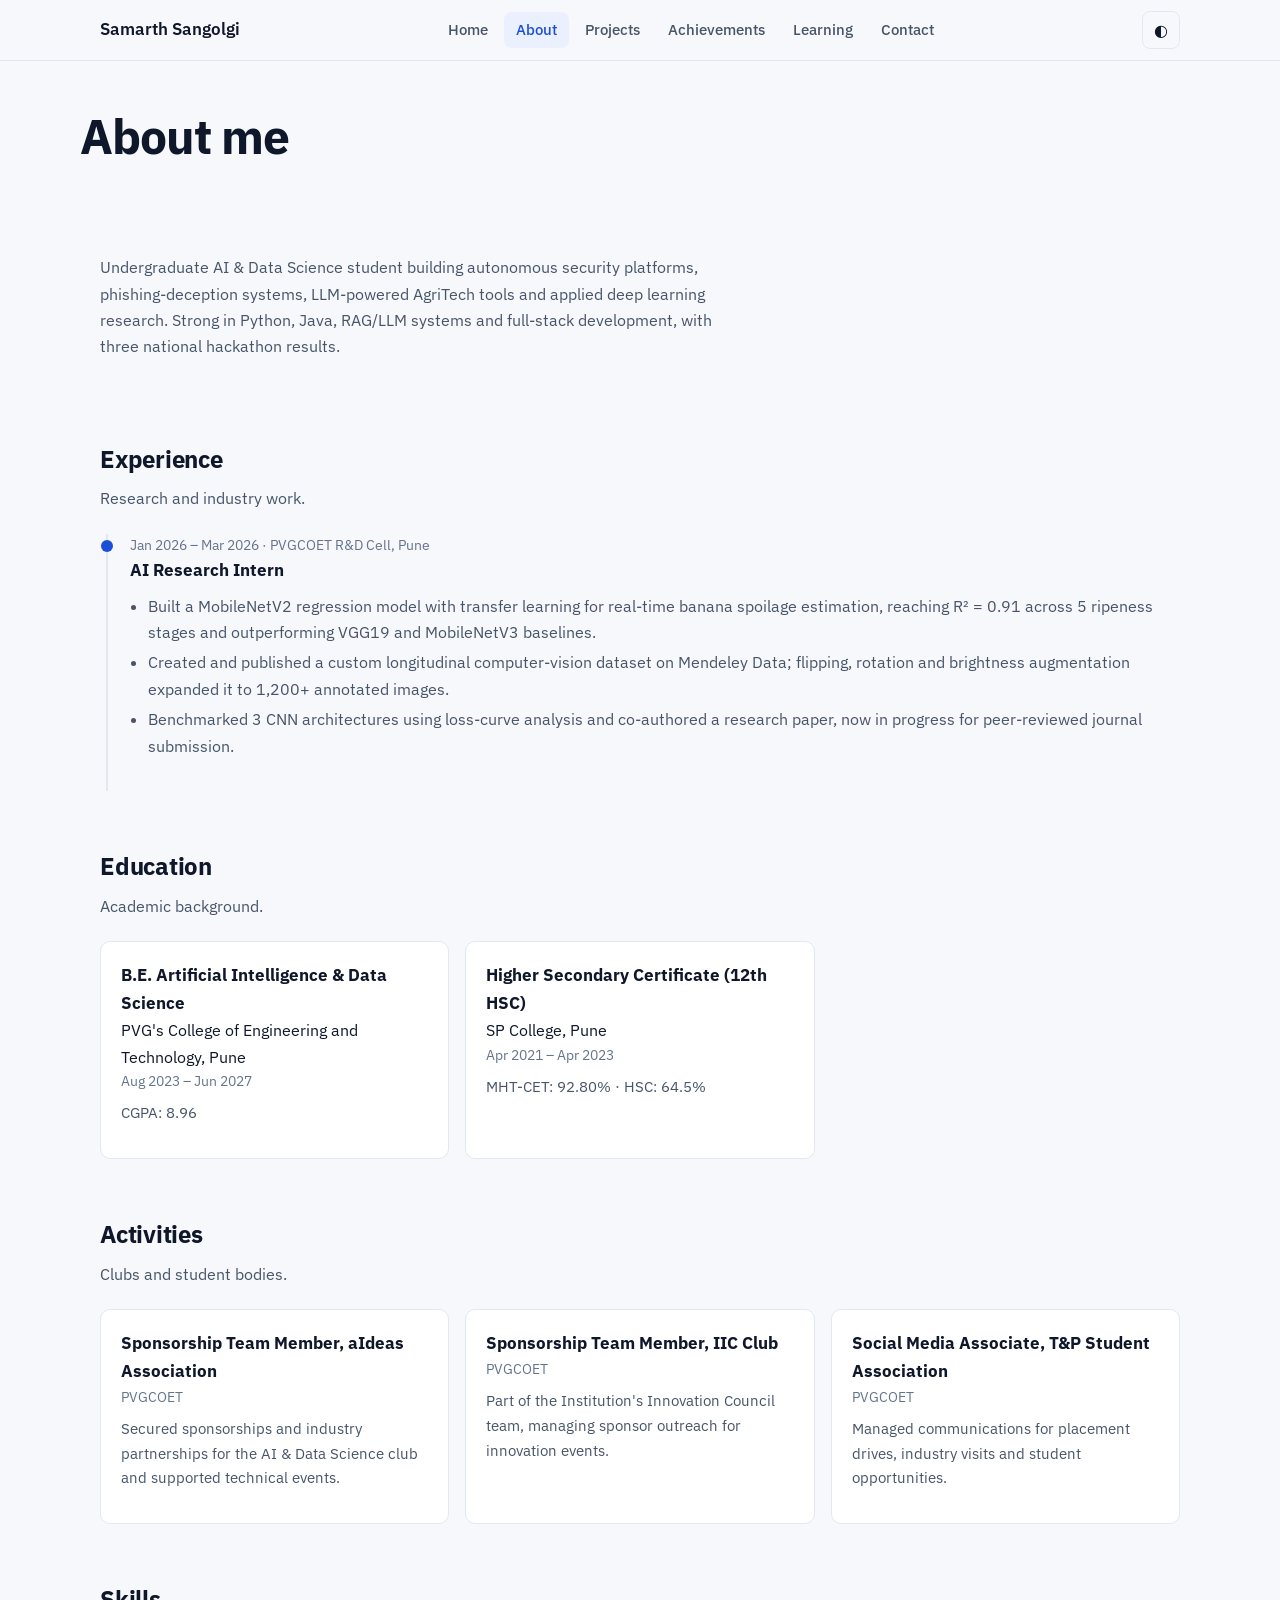
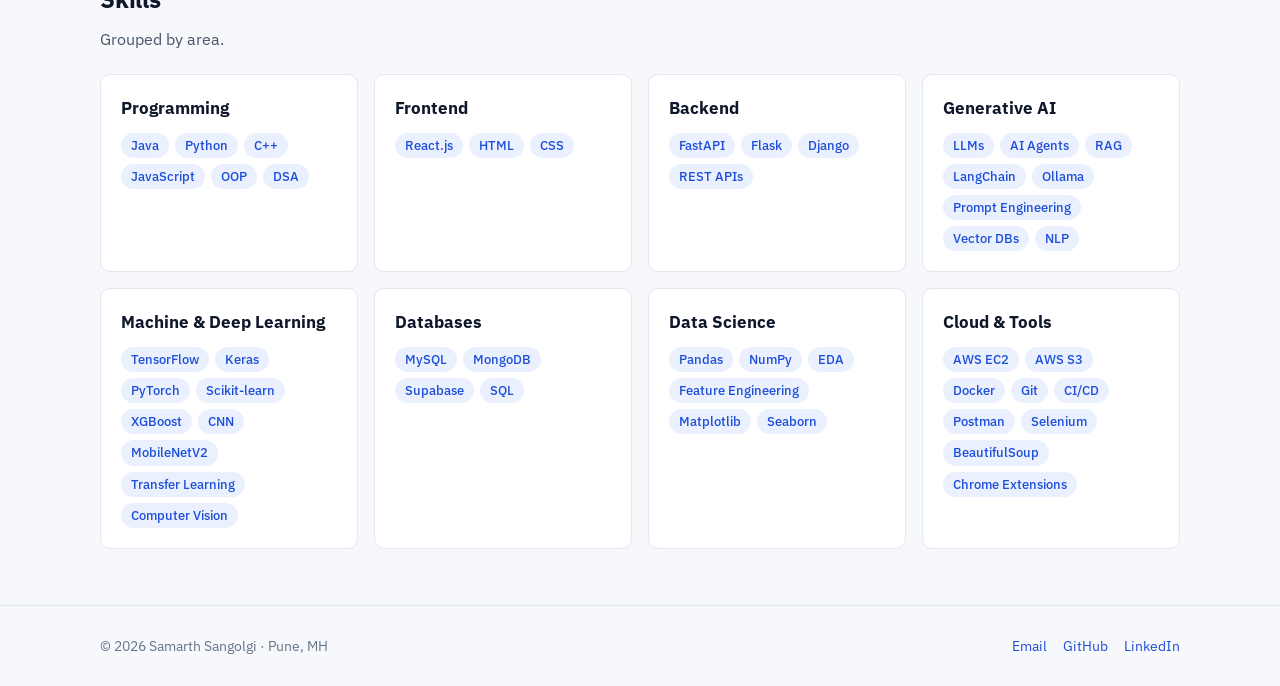
==== about.html @ c3a83ebf "new" ====
<!DOCTYPE html><html lang="en"><head><meta charset="UTF-8"><meta name="viewport" content="width=device-width,initial-scale=1"><title>About</title><meta name="description" content="Portfolio of Samarth Sangolgi, AI Full Stack Developer">
<link rel="preconnect" href="https://fonts.googleapis.com"><link rel="preconnect" href="https://fonts.gstatic.com" crossorigin><link href="https://fonts.googleapis.com/css2?family=IBM+Plex+Sans:wght@400;500;600&display=swap" rel="stylesheet"><link rel="stylesheet" href="css/style.css"></head><body><main><div class="wrap pagehead"><h1 data-title="About">About me</h1><p class="sub"></p></div><section class="blk"><div class="wrap"><p class="sub" data-meta="bio"></p></div></section><section class="blk"><div class="wrap"><div class="head"><div><h2>Experience</h2><p class="sub">Research and industry work.</p></div></div><div class="" data-render="experience" ></div></div></section><section class="blk"><div class="wrap"><div class="head"><div><h2>Education</h2><p class="sub">Academic background.</p></div></div><div class="grid g2" data-render="education" ></div></div></section><section class="blk"><div class="wrap"><div class="head"><div><h2>Activities</h2><p class="sub">Clubs and student bodies.</p></div></div><div class="grid g2" data-render="activities"></div></div></section><section class="blk"><div class="wrap"><div class="head"><div><h2>Skills</h2><p class="sub">Grouped by area.</p></div></div><div class="grid g3" data-render="skills" ></div></div></section></main><script src="js/app.js"></script></body></html>
---- css/style.css ----
:root{--bg:#f6f8fb;--surface:#fff;--ink:#0f172a;--ink2:#475569;--mute:#64748b;--line:#e2e8f0;--brand:#1d4ed8;--brand-ink:#fff;--soft:#eaf0fe;--ok:#0f766e;--r:10px;--f:'IBM Plex Sans',system-ui,-apple-system,'Segoe UI',sans-serif}
:root[data-theme=dark]{--bg:#0b1220;--surface:#111a2e;--ink:#e6ecf5;--ink2:#a9b6c9;--mute:#8696ad;--line:#1f2b45;--brand:#6c9bff;--brand-ink:#0b1220;--soft:#16233f;--ok:#4fd1c5}
*{box-sizing:border-box;margin:0;padding:0}html{scroll-behavior:smooth}
body{background:var(--bg);color:var(--ink);font:16px/1.65 var(--f);-webkit-text-size-adjust:100%}
a{color:var(--brand);text-decoration:none}a:hover{text-decoration:underline}
:focus-visible{outline:2px solid var(--brand);outline-offset:2px}
img{max-width:100%;display:block}
.wrap{max-width:1120px;margin:0 auto;padding:0 20px}
.skip{position:absolute;left:-999px}.skip:focus{left:10px;top:10px;background:var(--surface);padding:8px;z-index:99}
/* header */
header.top{position:sticky;top:0;z-index:50;background:color-mix(in srgb,var(--bg) 92%,transparent);backdrop-filter:blur(10px);border-bottom:1px solid var(--line)}
.bar{display:flex;align-items:center;justify-content:space-between;height:60px;gap:12px}
.logo{font-weight:600;color:var(--ink);font-size:1.05rem}.logo:hover{text-decoration:none}
nav ul{display:flex;gap:4px;list-style:none}
nav a{display:block;padding:6px 12px;border-radius:8px;color:var(--ink2);font-size:.92rem;font-weight:500}
nav a:hover{background:var(--soft);text-decoration:none;color:var(--ink)}
nav a[aria-current=page]{background:var(--soft);color:var(--brand)}
.tools{display:flex;gap:8px;align-items:center}
.icon-btn{background:none;border:1px solid var(--line);color:var(--ink);border-radius:8px;width:38px;height:38px;cursor:pointer;font-size:1rem}
.icon-btn:hover{background:var(--soft)}#menu{display:none}
@media(max-width:780px){#menu{display:block}
nav{position:absolute;left:0;right:0;top:60px;background:var(--surface);border-bottom:1px solid var(--line);display:none}
nav.open{display:block}nav ul{flex-direction:column;padding:10px 20px}nav a{padding:12px}}
/* layout */
main{min-height:70vh}section.blk{padding:56px 0}section.blk+section.blk{padding-top:0}
h1{font-size:clamp(2rem,5vw,3rem);line-height:1.15;letter-spacing:-.02em}
h2{font-size:1.5rem;letter-spacing:-.01em;margin-bottom:6px}h3{font-size:1.05rem}
.sub{color:var(--ink2);max-width:62ch;margin-bottom:24px}
.head{display:flex;justify-content:space-between;align-items:end;flex-wrap:wrap;gap:8px;margin-bottom:22px}.head .sub{margin:0}
.pagehead{padding:48px 0 24px}.pagehead .sub{margin:10px 0 0}
.grid{display:grid;gap:16px}.g2{grid-template-columns:repeat(auto-fill,minmax(min(100%,340px),1fr))}.g3{grid-template-columns:repeat(auto-fill,minmax(min(100%,250px),1fr))}
.card{background:var(--surface);border:1px solid var(--line);border-radius:var(--r);padding:20px}
.card.lift{transition:border-color .15s,box-shadow .15s}.card.lift:hover{border-color:var(--brand);box-shadow:0 4px 18px rgba(15,23,42,.08)}
/* hero */
.hero{padding:64px 0 40px;display:grid;grid-template-columns:1.3fr 1fr;gap:40px;align-items:center}
.role{color:var(--brand);font-weight:600;margin-bottom:10px}.hero p.bio{color:var(--ink2);margin:16px 0 24px;max-width:56ch;font-size:1.05rem}
.btns{display:flex;gap:10px;flex-wrap:wrap}
.btn{display:inline-block;padding:10px 18px;border-radius:8px;font-weight:500;font-size:.95rem;border:1px solid var(--brand);cursor:pointer;font-family:inherit}
.btn.p{background:var(--brand);color:var(--brand-ink)}.btn.s{background:transparent;color:var(--brand)}.btn:hover{text-decoration:none;opacity:.9}
.stats{display:grid;grid-template-columns:1fr 1fr;gap:12px}.stat b{display:block;font-size:2rem;line-height:1.1}.stat span{color:var(--mute);font-size:.85rem}
@media(max-width:820px){.hero{grid-template-columns:1fr;padding-top:40px}}
/* chips / tags */
.tags{display:flex;flex-wrap:wrap;gap:6px}.tag{background:var(--soft);color:var(--brand);padding:2px 10px;border-radius:99px;font-size:.8rem;font-weight:500}
.chips{display:flex;gap:8px;flex-wrap:wrap;margin-bottom:16px}
.chip{border:1px solid var(--line);background:var(--surface);color:var(--ink2);padding:5px 14px;border-radius:99px;cursor:pointer;font:inherit;font-size:.85rem}
.chip[aria-pressed=true]{background:var(--brand);color:var(--brand-ink);border-color:var(--brand)}
.search{width:100%;max-width:340px;padding:9px 12px;border:1px solid var(--line);border-radius:8px;background:var(--surface);color:var(--ink);font:inherit;margin-bottom:14px}
.tools-row{display:flex;gap:12px;flex-wrap:wrap;align-items:flex-start}
/* skills */
.skill h3{margin-bottom:10px}
/* timeline */
.tl{border-left:2px solid var(--line);margin-left:6px}.tl .it{padding:0 0 28px 22px;position:relative}
.tl .it::before{content:"";position:absolute;left:-7px;top:6px;width:12px;height:12px;border-radius:50%;background:var(--brand)}
.when{color:var(--mute);font-size:.88rem}.it ul{margin:8px 0 0 18px;color:var(--ink2)}.it li{margin-bottom:4px}
/* projects & media */
.thumb{aspect-ratio:16/9;background:var(--soft);border-radius:8px;margin-bottom:14px;overflow:hidden;display:grid;place-items:center;color:var(--brand);font-size:2.2rem;font-weight:600}
.thumb img{width:100%;height:100%;object-fit:cover}
.card p{color:var(--ink2);font-size:.94rem;margin:8px 0 12px}
details.more summary{cursor:pointer;color:var(--brand);font-size:.9rem;font-weight:500}
.badge{display:inline-block;background:var(--ok);color:var(--surface);font-size:.75rem;padding:2px 10px;border-radius:99px;font-weight:600;margin-bottom:8px}
.meta{color:var(--mute);font-size:.88rem}
/* profiles */
.prof{display:flex;flex-direction:column;gap:6px}.prof .top{display:flex;align-items:center;gap:10px}
.dot{width:36px;height:36px;border-radius:8px;background:var(--soft);color:var(--brand);display:grid;place-items:center;font-weight:700}
.nums{display:flex;gap:16px;flex-wrap:wrap;margin:6px 0}.nums b{display:block;font-size:1.3rem}.nums span{font-size:.78rem;color:var(--mute)}
.live{font-size:.78rem;color:var(--ok)}
/* contact */
form.c{display:grid;gap:12px;max-width:560px}
form.c input,form.c textarea{padding:10px 12px;border:1px solid var(--line);border-radius:8px;background:var(--surface);color:var(--ink);font:inherit;width:100%}
form.c label{font-size:.88rem;font-weight:500;display:grid;gap:4px}
footer{border-top:1px solid var(--line);padding:28px 0;color:var(--mute);font-size:.9rem}
footer .wrap{display:flex;justify-content:space-between;flex-wrap:wrap;gap:12px}footer .links{display:flex;gap:16px;flex-wrap:wrap}
.empty{color:var(--mute);padding:20px;border:1px dashed var(--line);border-radius:var(--r)}
.rv{opacity:0;transition:opacity .4s}.rv.in{opacity:1}
@media(prefers-reduced-motion:reduce){*{transition:none!important;scroll-behavior:auto!important}.rv{opacity:1}}
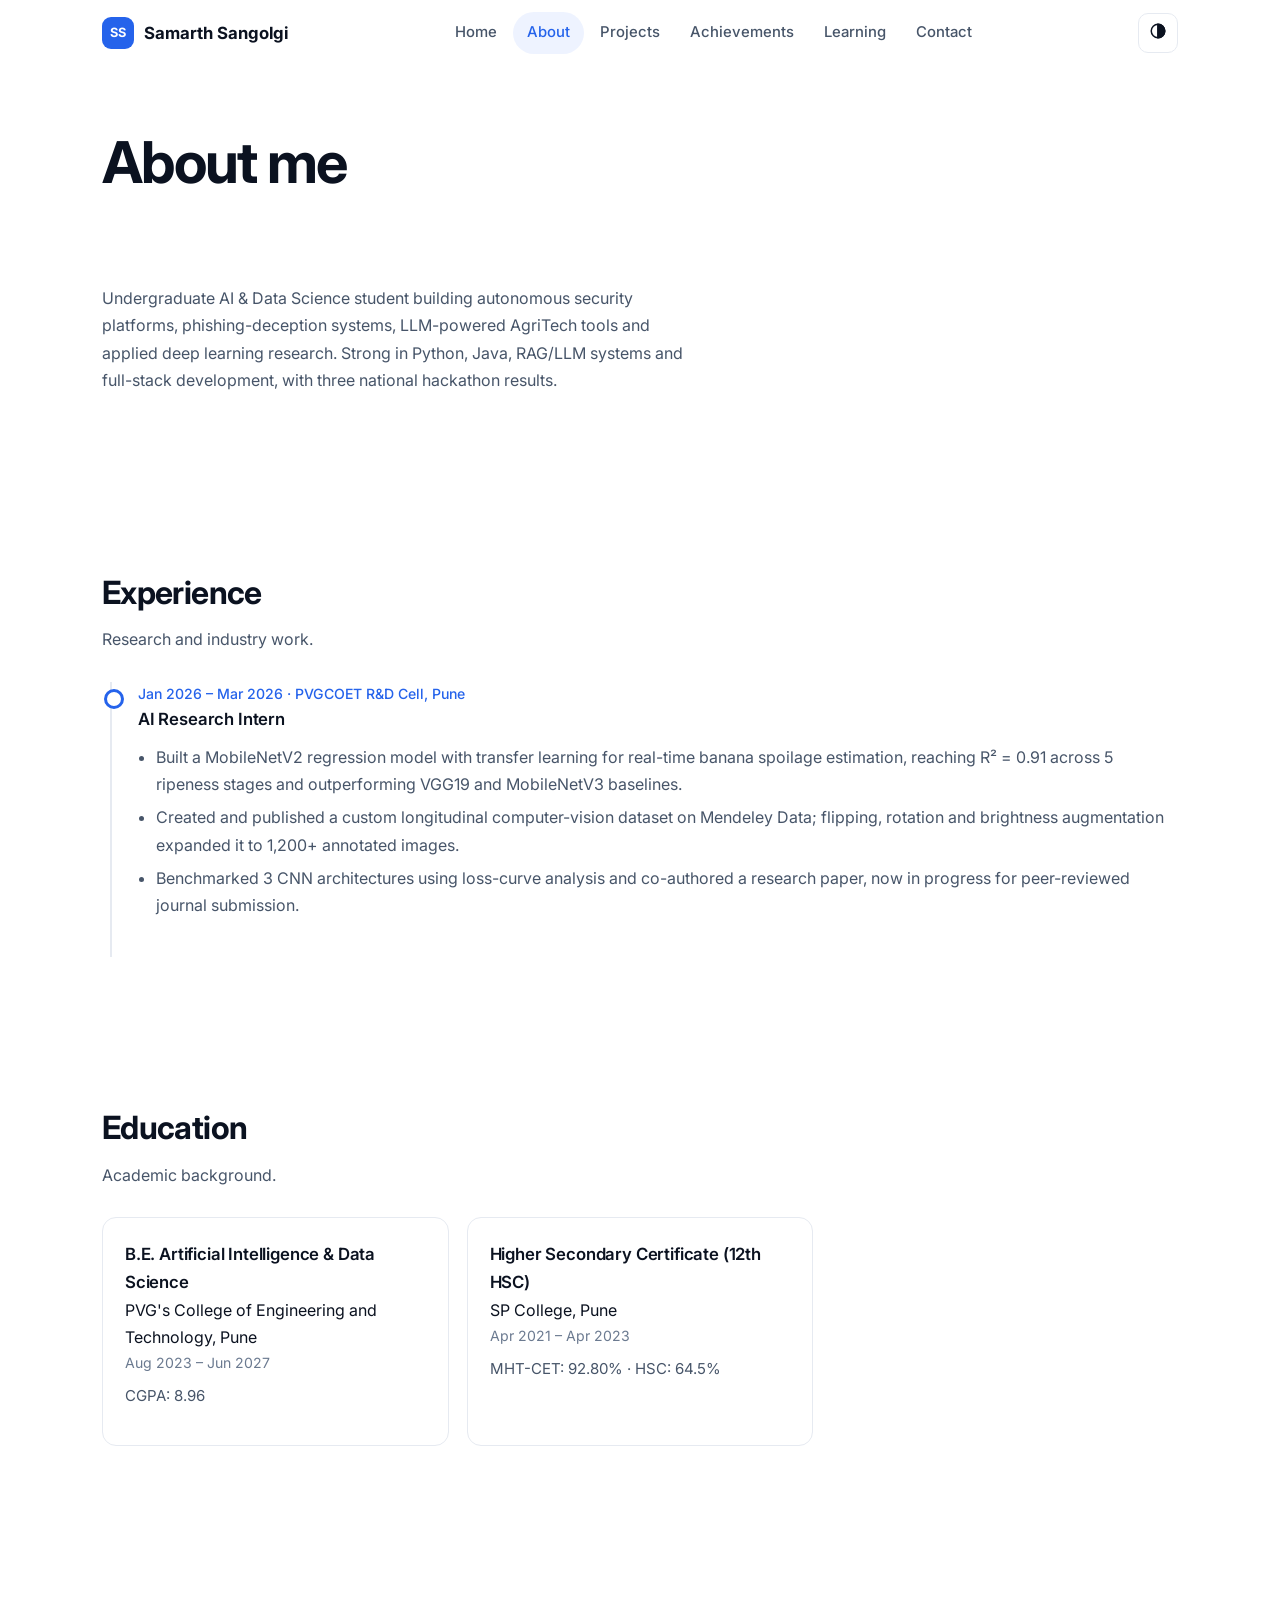
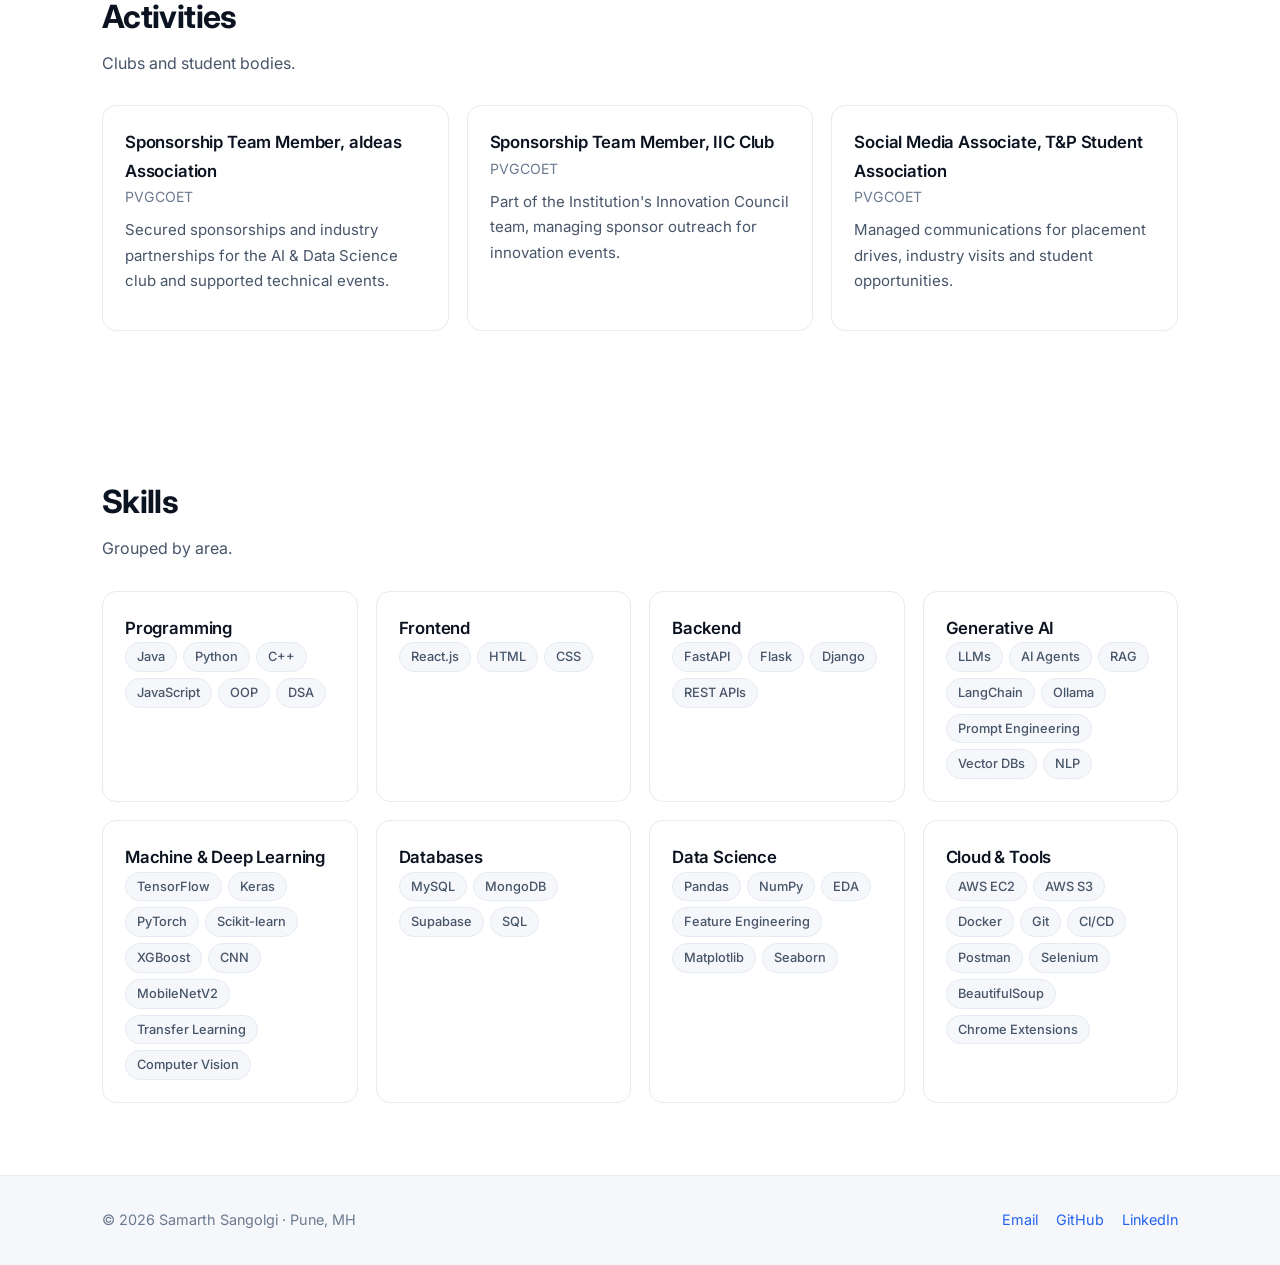
==== commit 09fb407f: "new" ====
--- a/about.html
+++ b/about.html
@@ -1,2 +1,2 @@
 <!DOCTYPE html><html lang="en"><head><meta charset="UTF-8"><meta name="viewport" content="width=device-width,initial-scale=1"><title>About</title><meta name="description" content="Portfolio of Samarth Sangolgi, AI Full Stack Developer">
-<link rel="preconnect" href="https://fonts.googleapis.com"><link rel="preconnect" href="https://fonts.gstatic.com" crossorigin><link href="https://fonts.googleapis.com/css2?family=IBM+Plex+Sans:wght@400;500;600&display=swap" rel="stylesheet"><link rel="stylesheet" href="css/style.css"></head><body><main><div class="wrap pagehead"><h1 data-title="About">About me</h1><p class="sub"></p></div><section class="blk"><div class="wrap"><p class="sub" data-meta="bio"></p></div></section><section class="blk"><div class="wrap"><div class="head"><div><h2>Experience</h2><p class="sub">Research and industry work.</p></div></div><div class="" data-render="experience" ></div></div></section><section class="blk"><div class="wrap"><div class="head"><div><h2>Education</h2><p class="sub">Academic background.</p></div></div><div class="grid g2" data-render="education" ></div></div></section><section class="blk"><div class="wrap"><div class="head"><div><h2>Activities</h2><p class="sub">Clubs and student bodies.</p></div></div><div class="grid g2" data-render="activities"></div></div></section><section class="blk"><div class="wrap"><div class="head"><div><h2>Skills</h2><p class="sub">Grouped by area.</p></div></div><div class="grid g3" data-render="skills" ></div></div></section></main><script src="js/app.js"></script></body></html>+<link rel="preconnect" href="https://fonts.googleapis.com"><link rel="preconnect" href="https://fonts.gstatic.com" crossorigin><link href="https://fonts.googleapis.com/css2?family=Inter:wght@400;500;600;700&display=swap" rel="stylesheet"><link rel="stylesheet" href="css/style.css"></head><body><main><div class="wrap pagehead"><h1 data-title="About">About me</h1><p class="sub"></p></div><section class="blk"><div class="wrap"><p class="sub" data-meta="bio"></p></div></section><section class="blk"><div class="wrap"><div class="head"><div><h2>Experience</h2><p class="sub">Research and industry work.</p></div></div><div class="" data-render="experience" ></div></div></section><section class="blk"><div class="wrap"><div class="head"><div><h2>Education</h2><p class="sub">Academic background.</p></div></div><div class="grid g2" data-render="education" ></div></div></section><section class="blk"><div class="wrap"><div class="head"><div><h2>Activities</h2><p class="sub">Clubs and student bodies.</p></div></div><div class="grid g2" data-render="activities"></div></div></section><section class="blk"><div class="wrap"><div class="head"><div><h2>Skills</h2><p class="sub">Grouped by area.</p></div></div><div class="grid g3" data-render="skills" ></div></div></section></main><script src="js/app.js"></script></body></html>
--- a/css/style.css
+++ b/css/style.css
@@ -1,75 +1,102 @@
-:root{--bg:#f6f8fb;--surface:#fff;--ink:#0f172a;--ink2:#475569;--mute:#64748b;--line:#e2e8f0;--brand:#1d4ed8;--brand-ink:#fff;--soft:#eaf0fe;--ok:#0f766e;--r:10px;--f:'IBM Plex Sans',system-ui,-apple-system,'Segoe UI',sans-serif}
-:root[data-theme=dark]{--bg:#0b1220;--surface:#111a2e;--ink:#e6ecf5;--ink2:#a9b6c9;--mute:#8696ad;--line:#1f2b45;--brand:#6c9bff;--brand-ink:#0b1220;--soft:#16233f;--ok:#4fd1c5}
+:root{--bg:#fff;--alt:#f5f7fb;--surface:#fff;--ink:#0b1220;--ink2:#475569;--mute:#6b7a90;--line:#e6eaf1;--brand:#2563eb;--brand2:#1d4ed8;--brand-ink:#fff;--soft:#eef3ff;--ok:#16a34a;--r:14px;--sh:0 1px 2px rgba(15,23,42,.04),0 8px 24px rgba(15,23,42,.06);--f:'Inter',system-ui,-apple-system,'Segoe UI',Roboto,sans-serif}
+:root[data-theme=dark]{--bg:#0a0f1c;--alt:#0e1526;--surface:#121a2e;--ink:#eef2f9;--ink2:#a7b3c7;--mute:#8393ab;--line:#202c47;--brand:#6b9bff;--brand2:#8fb4ff;--brand-ink:#0a0f1c;--soft:#16233f;--ok:#4ade80;--sh:0 8px 24px rgba(0,0,0,.35)}
 *{box-sizing:border-box;margin:0;padding:0}html{scroll-behavior:smooth}
-body{background:var(--bg);color:var(--ink);font:16px/1.65 var(--f);-webkit-text-size-adjust:100%}
+body{background:var(--bg);color:var(--ink);font:16px/1.7 var(--f);-webkit-text-size-adjust:100%;overflow-x:hidden}
 a{color:var(--brand);text-decoration:none}a:hover{text-decoration:underline}
-:focus-visible{outline:2px solid var(--brand);outline-offset:2px}
+:focus-visible{outline:2px solid var(--brand);outline-offset:3px;border-radius:6px}
 img{max-width:100%;display:block}
-.wrap{max-width:1120px;margin:0 auto;padding:0 20px}
+.wrap{max-width:1120px;margin:0 auto;padding:0 22px}
 .skip{position:absolute;left:-999px}.skip:focus{left:10px;top:10px;background:var(--surface);padding:8px;z-index:99}
+#prog{position:fixed;top:0;left:0;height:3px;width:0;background:var(--brand);z-index:100}
 /* header */
-header.top{position:sticky;top:0;z-index:50;background:color-mix(in srgb,var(--bg) 92%,transparent);backdrop-filter:blur(10px);border-bottom:1px solid var(--line)}
-.bar{display:flex;align-items:center;justify-content:space-between;height:60px;gap:12px}
-.logo{font-weight:600;color:var(--ink);font-size:1.05rem}.logo:hover{text-decoration:none}
-nav ul{display:flex;gap:4px;list-style:none}
-nav a{display:block;padding:6px 12px;border-radius:8px;color:var(--ink2);font-size:.92rem;font-weight:500}
-nav a:hover{background:var(--soft);text-decoration:none;color:var(--ink)}
+header.top{position:sticky;top:0;z-index:50;background:color-mix(in srgb,var(--bg) 88%,transparent);backdrop-filter:saturate(1.4) blur(12px);border-bottom:1px solid transparent;transition:border-color .2s,box-shadow .2s}
+header.top.sc{border-color:var(--line);box-shadow:0 4px 20px rgba(15,23,42,.05)}
+.bar{display:flex;align-items:center;justify-content:space-between;height:66px;gap:12px}
+.logo{font-weight:700;color:var(--ink);font-size:1.05rem;display:flex;align-items:center;gap:10px}.logo:hover{text-decoration:none}
+.logo i{font-style:normal;width:32px;height:32px;border-radius:9px;background:var(--brand);color:var(--brand-ink);display:grid;place-items:center;font-size:.8rem}
+nav ul{display:flex;gap:2px;list-style:none}
+nav a{display:block;padding:8px 14px;border-radius:99px;color:var(--ink2);font-size:.93rem;font-weight:500;transition:background .15s,color .15s}
+nav a:hover{background:var(--alt);text-decoration:none;color:var(--ink)}
 nav a[aria-current=page]{background:var(--soft);color:var(--brand)}
 .tools{display:flex;gap:8px;align-items:center}
-.icon-btn{background:none;border:1px solid var(--line);color:var(--ink);border-radius:8px;width:38px;height:38px;cursor:pointer;font-size:1rem}
-.icon-btn:hover{background:var(--soft)}#menu{display:none}
-@media(max-width:780px){#menu{display:block}
-nav{position:absolute;left:0;right:0;top:60px;background:var(--surface);border-bottom:1px solid var(--line);display:none}
-nav.open{display:block}nav ul{flex-direction:column;padding:10px 20px}nav a{padding:12px}}
-/* layout */
-main{min-height:70vh}section.blk{padding:56px 0}section.blk+section.blk{padding-top:0}
-h1{font-size:clamp(2rem,5vw,3rem);line-height:1.15;letter-spacing:-.02em}
-h2{font-size:1.5rem;letter-spacing:-.01em;margin-bottom:6px}h3{font-size:1.05rem}
-.sub{color:var(--ink2);max-width:62ch;margin-bottom:24px}
-.head{display:flex;justify-content:space-between;align-items:end;flex-wrap:wrap;gap:8px;margin-bottom:22px}.head .sub{margin:0}
-.pagehead{padding:48px 0 24px}.pagehead .sub{margin:10px 0 0}
-.grid{display:grid;gap:16px}.g2{grid-template-columns:repeat(auto-fill,minmax(min(100%,340px),1fr))}.g3{grid-template-columns:repeat(auto-fill,minmax(min(100%,250px),1fr))}
-.card{background:var(--surface);border:1px solid var(--line);border-radius:var(--r);padding:20px}
-.card.lift{transition:border-color .15s,box-shadow .15s}.card.lift:hover{border-color:var(--brand);box-shadow:0 4px 18px rgba(15,23,42,.08)}
+.icon-btn{background:var(--surface);border:1px solid var(--line);color:var(--ink);border-radius:10px;width:40px;height:40px;cursor:pointer;font-size:1rem;transition:background .15s}
+.icon-btn:hover{background:var(--alt)}#menu{display:none}
+@media(max-width:800px){#menu{display:block}
+nav{position:absolute;left:0;right:0;top:66px;background:var(--surface);border-bottom:1px solid var(--line);display:none;box-shadow:var(--sh)}
+nav.open{display:block}nav ul{flex-direction:column;padding:10px 18px 16px}nav a{padding:13px 14px;border-radius:10px}}
+/* type + layout */
+main{min-height:70vh}section.blk{padding:72px 0}section.blk.alt{background:var(--alt)}
+h1{font-size:clamp(2.2rem,6vw,3.6rem);line-height:1.08;letter-spacing:-.03em;font-weight:700}
+h2{font-size:clamp(1.5rem,3.2vw,2rem);letter-spacing:-.02em;font-weight:700;margin-bottom:6px}h3{font-size:1.05rem;font-weight:600;letter-spacing:-.01em}
+.sub{color:var(--ink2);max-width:60ch;margin-bottom:28px}
+.head{display:flex;justify-content:space-between;align-items:end;flex-wrap:wrap;gap:8px;margin-bottom:28px}.head .sub{margin:0}
+.pagehead{padding-block:64px 8px}.pagehead .sub{margin:12px 0 0;font-size:1.05rem}
+.grid{display:grid;gap:18px}.g2{grid-template-columns:repeat(auto-fill,minmax(min(100%,340px),1fr))}.g3{grid-template-columns:repeat(auto-fill,minmax(min(100%,250px),1fr))}
+.card{background:var(--surface);border:1px solid var(--line);border-radius:var(--r);padding:22px}
+.card.lift{transition:transform .2s,box-shadow .2s,border-color .2s}
+.card.lift:hover{transform:translateY(-3px);box-shadow:var(--sh);border-color:color-mix(in srgb,var(--brand) 40%,var(--line))}
+.card[role=button]{cursor:pointer}
 /* hero */
-.hero{padding:64px 0 40px;display:grid;grid-template-columns:1.3fr 1fr;gap:40px;align-items:center}
-.role{color:var(--brand);font-weight:600;margin-bottom:10px}.hero p.bio{color:var(--ink2);margin:16px 0 24px;max-width:56ch;font-size:1.05rem}
-.btns{display:flex;gap:10px;flex-wrap:wrap}
-.btn{display:inline-block;padding:10px 18px;border-radius:8px;font-weight:500;font-size:.95rem;border:1px solid var(--brand);cursor:pointer;font-family:inherit}
-.btn.p{background:var(--brand);color:var(--brand-ink)}.btn.s{background:transparent;color:var(--brand)}.btn:hover{text-decoration:none;opacity:.9}
-.stats{display:grid;grid-template-columns:1fr 1fr;gap:12px}.stat b{display:block;font-size:2rem;line-height:1.1}.stat span{color:var(--mute);font-size:.85rem}
-@media(max-width:820px){.hero{grid-template-columns:1fr;padding-top:40px}}
-/* chips / tags */
-.tags{display:flex;flex-wrap:wrap;gap:6px}.tag{background:var(--soft);color:var(--brand);padding:2px 10px;border-radius:99px;font-size:.8rem;font-weight:500}
-.chips{display:flex;gap:8px;flex-wrap:wrap;margin-bottom:16px}
-.chip{border:1px solid var(--line);background:var(--surface);color:var(--ink2);padding:5px 14px;border-radius:99px;cursor:pointer;font:inherit;font-size:.85rem}
-.chip[aria-pressed=true]{background:var(--brand);color:var(--brand-ink);border-color:var(--brand)}
-.search{width:100%;max-width:340px;padding:9px 12px;border:1px solid var(--line);border-radius:8px;background:var(--surface);color:var(--ink);font:inherit;margin-bottom:14px}
-.tools-row{display:flex;gap:12px;flex-wrap:wrap;align-items:flex-start}
-/* skills */
-.skill h3{margin-bottom:10px}
+.hero{padding-block:72px 56px;display:grid;grid-template-columns:1.25fr 1fr;gap:48px;align-items:center}
+.pill{display:inline-flex;align-items:center;gap:8px;background:var(--soft);color:var(--brand);padding:6px 14px;border-radius:99px;font-size:.85rem;font-weight:500;margin-bottom:20px}
+.pill::before{content:"";width:8px;height:8px;border-radius:50%;background:var(--ok);box-shadow:0 0 0 0 var(--ok);animation:pu 2s infinite}
+@keyframes pu{70%{box-shadow:0 0 0 8px transparent}100%{box-shadow:0 0 0 0 transparent}}
+.role{font-size:1.25rem;color:var(--ink2);margin-top:14px;min-height:2em}.role b{color:var(--brand);font-weight:600}.role b::after{content:"|";margin-left:2px;animation:bl 1s steps(1) infinite}
+@keyframes bl{50%{opacity:0}}
+.hero p.bio{color:var(--ink2);margin:16px 0 28px;max-width:56ch}
+.btns{display:flex;gap:12px;flex-wrap:wrap}
+.btn{display:inline-flex;align-items:center;padding:12px 22px;border-radius:12px;font-weight:600;font-size:.95rem;border:1px solid var(--brand);cursor:pointer;font-family:inherit;transition:transform .15s,box-shadow .15s,background .15s}
+.btn.p{background:var(--brand);color:var(--brand-ink)}.btn.p:hover{background:var(--brand2);box-shadow:0 6px 18px rgba(37,99,235,.3)}
+.btn.s{background:var(--surface);color:var(--brand)}.btn.s:hover{background:var(--soft)}.btn:hover{text-decoration:none;transform:translateY(-1px)}
+.stats{display:grid;grid-template-columns:1fr 1fr;gap:14px}.stat{padding:24px}.stat b{display:block;font-size:2.2rem;line-height:1.1;letter-spacing:-.02em;color:var(--brand)}.stat span{color:var(--mute);font-size:.88rem;line-height:1.4;display:block;margin-top:4px}
+@media(max-width:860px){.hero{grid-template-columns:1fr;padding-top:44px;gap:32px}}
+/* tags & filters */
+.tags{display:flex;flex-wrap:wrap;gap:6px}.tag{background:var(--alt);color:var(--ink2);padding:3px 11px;border-radius:99px;font-size:.8rem;font-weight:500;border:1px solid var(--line)}
+.card:hover .tag{border-color:transparent;background:var(--soft);color:var(--brand)}
+.chips{display:flex;gap:8px;flex-wrap:wrap;margin-bottom:20px}
+.chip{border:1px solid var(--line);background:var(--surface);color:var(--ink2);padding:7px 16px;border-radius:99px;cursor:pointer;font:inherit;font-size:.88rem;font-weight:500;transition:all .15s}
+.chip:hover{border-color:var(--brand);color:var(--brand)}.chip[aria-pressed=true]{background:var(--brand);color:var(--brand-ink);border-color:var(--brand)}
+.search{width:100%;max-width:360px;padding:11px 16px;border:1px solid var(--line);border-radius:12px;background:var(--surface);color:var(--ink);font:inherit;margin-bottom:16px}
+.search:focus{outline:2px solid var(--brand);border-color:transparent}
 /* timeline */
-.tl{border-left:2px solid var(--line);margin-left:6px}.tl .it{padding:0 0 28px 22px;position:relative}
-.tl .it::before{content:"";position:absolute;left:-7px;top:6px;width:12px;height:12px;border-radius:50%;background:var(--brand)}
-.when{color:var(--mute);font-size:.88rem}.it ul{margin:8px 0 0 18px;color:var(--ink2)}.it li{margin-bottom:4px}
-/* projects & media */
-.thumb{aspect-ratio:16/9;background:var(--soft);border-radius:8px;margin-bottom:14px;overflow:hidden;display:grid;place-items:center;color:var(--brand);font-size:2.2rem;font-weight:600}
-.thumb img{width:100%;height:100%;object-fit:cover}
-.card p{color:var(--ink2);font-size:.94rem;margin:8px 0 12px}
-details.more summary{cursor:pointer;color:var(--brand);font-size:.9rem;font-weight:500}
-.badge{display:inline-block;background:var(--ok);color:var(--surface);font-size:.75rem;padding:2px 10px;border-radius:99px;font-weight:600;margin-bottom:8px}
+.tl{border-left:2px solid var(--line);margin-left:8px}.tl .it{padding:0 0 32px 26px;position:relative}
+.tl .it::before{content:"";position:absolute;left:-8px;top:7px;width:14px;height:14px;border-radius:50%;background:var(--bg);border:3px solid var(--brand)}
+.when{color:var(--brand);font-size:.88rem;font-weight:500}.it ul{margin:10px 0 0 18px;color:var(--ink2)}.it li{margin-bottom:6px}
+/* media */
+.thumb{aspect-ratio:16/9;background:var(--alt);border-radius:10px;margin-bottom:16px;overflow:hidden}.thumb img{width:100%;height:100%;object-fit:cover}
+.card p{color:var(--ink2);font-size:.94rem;margin:8px 0 14px}.clamp{display:-webkit-box;-webkit-line-clamp:3;-webkit-box-orient:vertical;overflow:hidden}
+.more{font-size:.88rem;font-weight:600;color:var(--brand);margin-top:12px;display:inline-block}
+.badge{display:inline-block;background:var(--soft);color:var(--brand);font-size:.78rem;padding:3px 12px;border-radius:99px;font-weight:600;margin-bottom:10px}
 .meta{color:var(--mute);font-size:.88rem}
 /* profiles */
-.prof{display:flex;flex-direction:column;gap:6px}.prof .top{display:flex;align-items:center;gap:10px}
-.dot{width:36px;height:36px;border-radius:8px;background:var(--soft);color:var(--brand);display:grid;place-items:center;font-weight:700}
-.nums{display:flex;gap:16px;flex-wrap:wrap;margin:6px 0}.nums b{display:block;font-size:1.3rem}.nums span{font-size:.78rem;color:var(--mute)}
+.prof{display:flex;flex-direction:column;gap:8px}.prof .top{display:flex;align-items:center;gap:12px}
+.dot{width:40px;height:40px;border-radius:11px;background:var(--soft);color:var(--brand);display:grid;place-items:center;font-weight:700}
+.nums{display:flex;gap:18px;flex-wrap:wrap;margin:6px 0}.nums b{display:block;font-size:1.4rem;line-height:1.2}.nums span{font-size:.78rem;color:var(--mute)}
 .live{font-size:.78rem;color:var(--ok)}
+/* dialog */
+dialog{border:0;border-radius:18px;max-width:min(560px,92vw);width:100%;padding:28px;background:var(--surface);color:var(--ink);box-shadow:0 24px 70px rgba(0,0,0,.3);margin:auto}
+dialog::backdrop{background:rgba(11,18,32,.5);backdrop-filter:blur(3px)}dialog p{color:var(--ink2);margin:12px 0 16px}
+dialog .x{float:right}
 /* contact */
-form.c{display:grid;gap:12px;max-width:560px}
-form.c input,form.c textarea{padding:10px 12px;border:1px solid var(--line);border-radius:8px;background:var(--surface);color:var(--ink);font:inherit;width:100%}
-form.c label{font-size:.88rem;font-weight:500;display:grid;gap:4px}
-footer{border-top:1px solid var(--line);padding:28px 0;color:var(--mute);font-size:.9rem}
-footer .wrap{display:flex;justify-content:space-between;flex-wrap:wrap;gap:12px}footer .links{display:flex;gap:16px;flex-wrap:wrap}
-.empty{color:var(--mute);padding:20px;border:1px dashed var(--line);border-radius:var(--r)}
-.rv{opacity:0;transition:opacity .4s}.rv.in{opacity:1}
-@media(prefers-reduced-motion:reduce){*{transition:none!important;scroll-behavior:auto!important}.rv{opacity:1}}
+form.c{display:grid;gap:14px;max-width:560px}
+form.c input,form.c textarea{padding:12px 14px;border:1px solid var(--line);border-radius:12px;background:var(--surface);color:var(--ink);font:inherit;width:100%}
+form.c input:focus,form.c textarea:focus{outline:2px solid var(--brand);border-color:transparent}
+form.c label{font-size:.88rem;font-weight:600;display:grid;gap:6px}
+#top-btn{position:fixed;right:18px;bottom:18px;opacity:0;pointer-events:none;transition:opacity .2s;z-index:40}#top-btn.show{opacity:1;pointer-events:auto}
+footer{border-top:1px solid var(--line);padding:32px 0;color:var(--mute);font-size:.9rem;background:var(--alt)}
+footer .wrap{display:flex;justify-content:space-between;flex-wrap:wrap;gap:12px}footer .links{display:flex;gap:18px;flex-wrap:wrap}
+.empty{color:var(--mute);padding:24px;border:1px dashed var(--line);border-radius:var(--r)}
+.rv{opacity:0;transform:translateY(14px);transition:opacity .5s,transform .5s}.rv.in{opacity:1;transform:none}
+@media(max-width:480px){section.blk{padding:52px 0}.btn{width:100%;justify-content:center}.stat b{font-size:1.8rem}}
+@media(prefers-reduced-motion:reduce){*{transition:none!important;animation:none!important;scroll-behavior:auto!important}.rv{opacity:1;transform:none}}
+
+/* github graph */
+.gh-scroll{overflow-x:auto;padding-bottom:6px}.gh-months,.gh-grid{display:grid;grid-auto-flow:column;gap:3px;width:max-content}
+.gh-months{grid-auto-flow:row;grid-template-rows:16px;grid-auto-columns:11px;margin-bottom:4px;font-size:.72rem;color:var(--mute);height:16px;position:relative}
+.gh-months span{grid-row:1;white-space:nowrap}
+.gh-grid{grid-template-rows:repeat(7,11px);grid-auto-columns:11px}
+.gh i{display:block;width:11px;height:11px;border-radius:3px;background:#ebedf0}.gh i.x{background:transparent}
+.gh i.l1{background:#9be9a8}.gh i.l2{background:#40c463}.gh i.l3{background:#30a14e}.gh i.l4{background:#216e39}
+:root[data-theme=dark] .gh i.l0{background:#1c2438}
+.gh-leg{display:flex;align-items:center;gap:4px;justify-content:flex-end;font-size:.75rem;color:var(--mute);margin-top:10px}
+.gh-grid i:hover{outline:1px solid var(--ink2)}
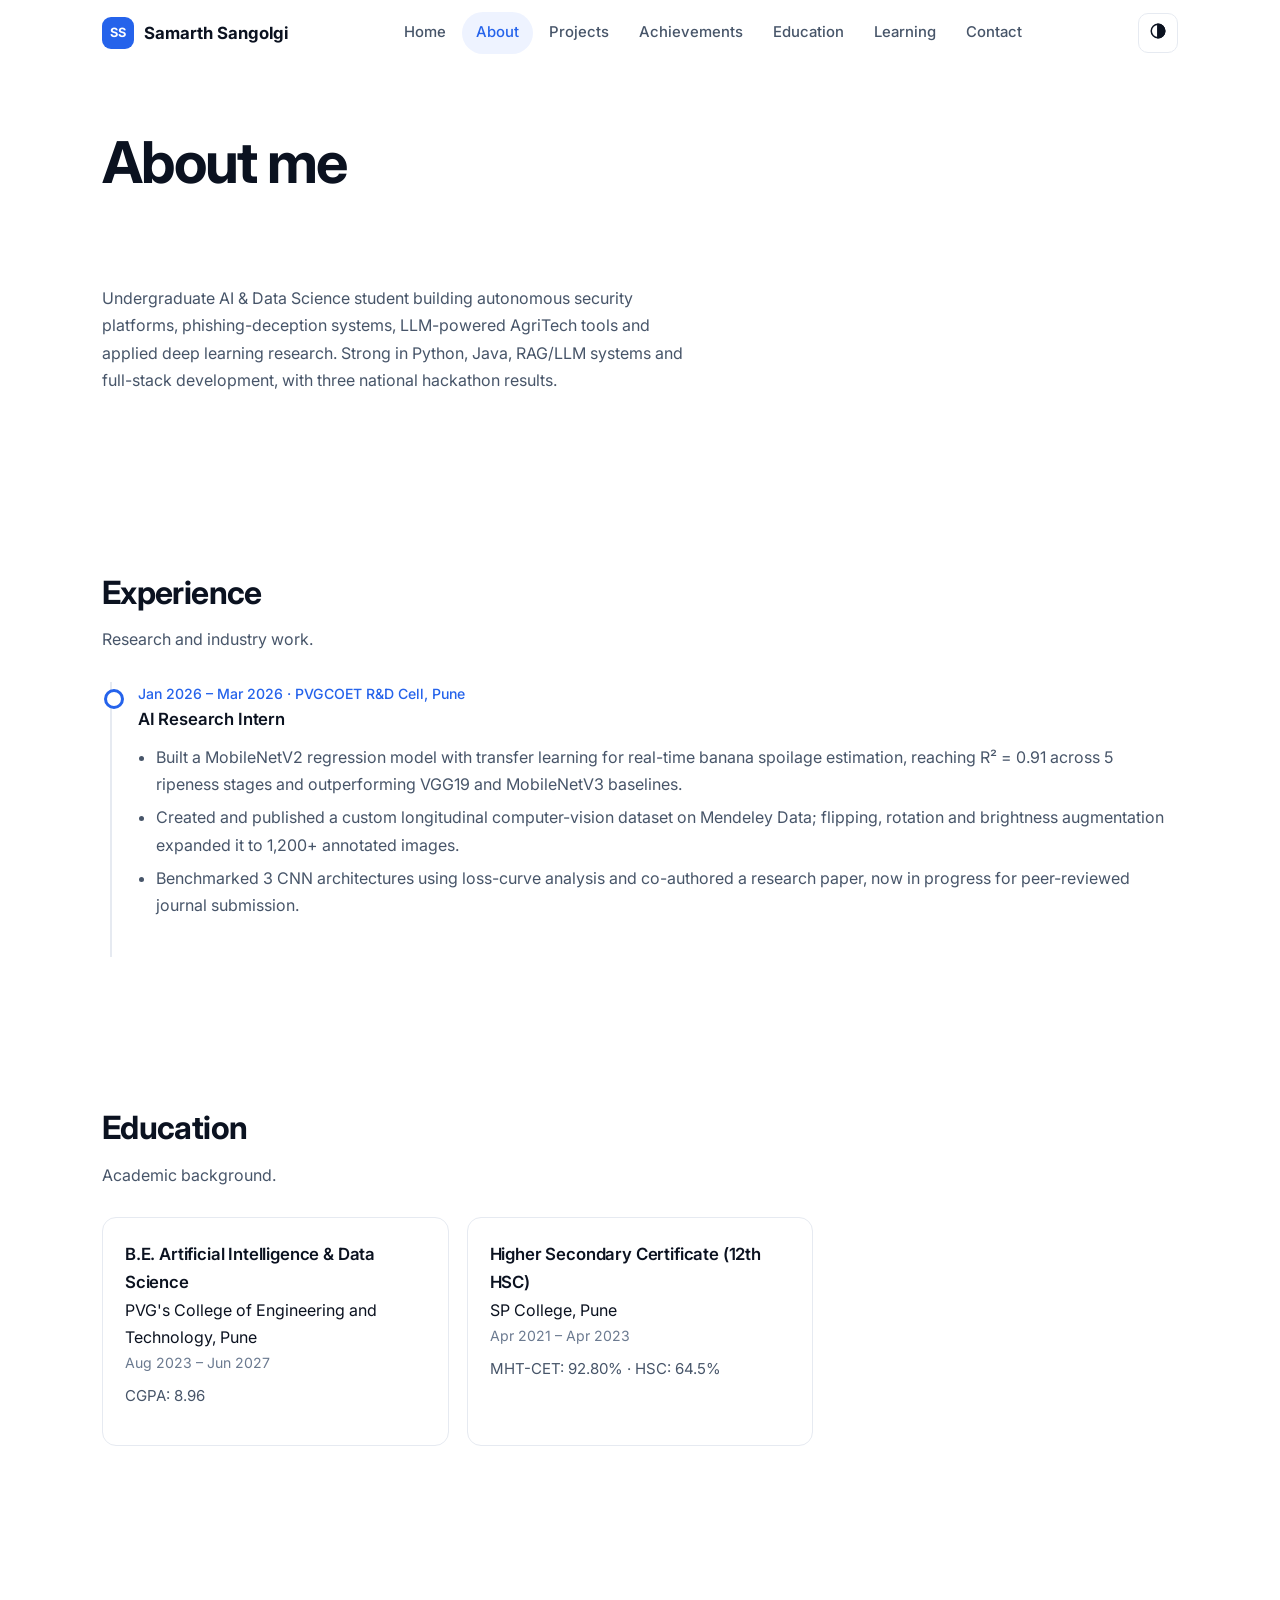
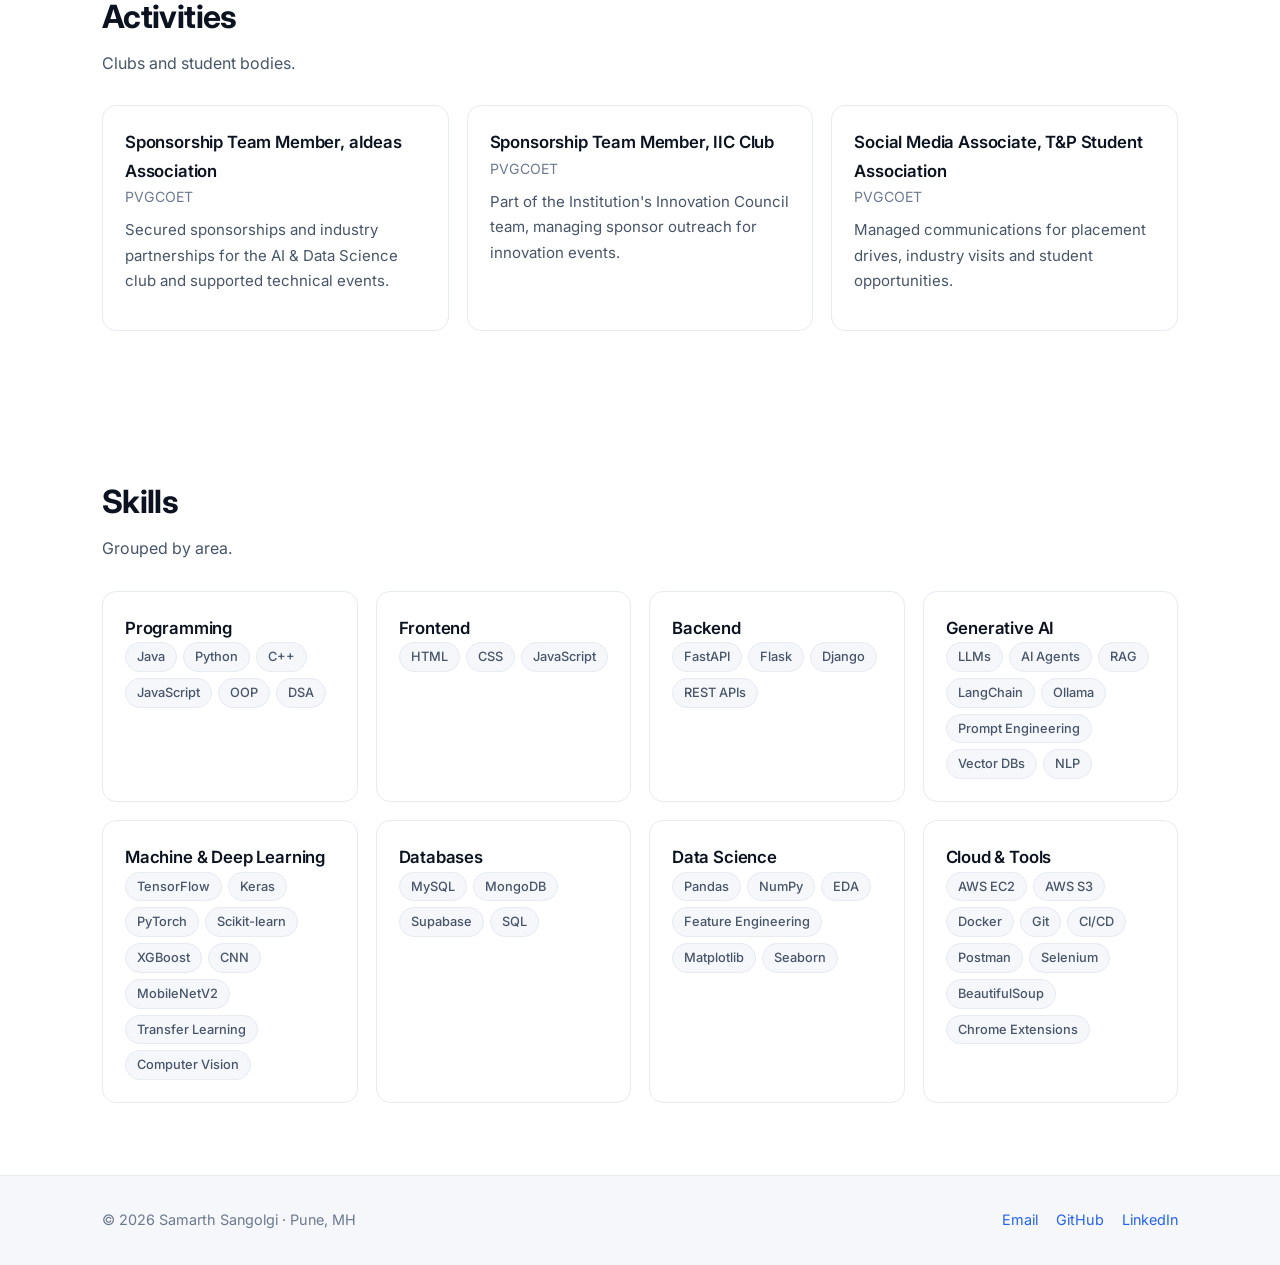
==== commit 2fb2bb97: "new and last" ====
--- a/about.html
+++ b/about.html
@@ -1,2 +1,2 @@
 <!DOCTYPE html><html lang="en"><head><meta charset="UTF-8"><meta name="viewport" content="width=device-width,initial-scale=1"><title>About</title><meta name="description" content="Portfolio of Samarth Sangolgi, AI Full Stack Developer">
-<link rel="preconnect" href="https://fonts.googleapis.com"><link rel="preconnect" href="https://fonts.gstatic.com" crossorigin><link href="https://fonts.googleapis.com/css2?family=Inter:wght@400;500;600;700&display=swap" rel="stylesheet"><link rel="stylesheet" href="css/style.css"></head><body><main><div class="wrap pagehead"><h1 data-title="About">About me</h1><p class="sub"></p></div><section class="blk"><div class="wrap"><p class="sub" data-meta="bio"></p></div></section><section class="blk"><div class="wrap"><div class="head"><div><h2>Experience</h2><p class="sub">Research and industry work.</p></div></div><div class="" data-render="experience" ></div></div></section><section class="blk"><div class="wrap"><div class="head"><div><h2>Education</h2><p class="sub">Academic background.</p></div></div><div class="grid g2" data-render="education" ></div></div></section><section class="blk"><div class="wrap"><div class="head"><div><h2>Activities</h2><p class="sub">Clubs and student bodies.</p></div></div><div class="grid g2" data-render="activities"></div></div></section><section class="blk"><div class="wrap"><div class="head"><div><h2>Skills</h2><p class="sub">Grouped by area.</p></div></div><div class="grid g3" data-render="skills" ></div></div></section></main><script src="js/app.js"></script></body></html>+<link rel="preconnect" href="https://fonts.googleapis.com"><link rel="preconnect" href="https://fonts.gstatic.com" crossorigin><link href="https://fonts.googleapis.com/css2?family=Inter:wght@400;500;600;700&display=swap" rel="stylesheet"><link rel="stylesheet" href="css/style.css?v=2"></head><body><main><div class="wrap pagehead"><h1 data-title="About">About me</h1><p class="sub"></p></div><section class="blk"><div class="wrap"><p class="sub" data-meta="bio"></p></div></section><section class="blk"><div class="wrap"><div class="head"><div><h2>Experience</h2><p class="sub">Research and industry work.</p></div></div><div class="" data-render="experience" ></div></div></section><section class="blk"><div class="wrap"><div class="head"><div><h2>Education</h2><p class="sub">Academic background.</p></div></div><div class="grid g2" data-render="education" ></div></div></section><section class="blk"><div class="wrap"><div class="head"><div><h2>Activities</h2><p class="sub">Clubs and student bodies.</p></div></div><div class="grid g2" data-render="activities"></div></div></section><section class="blk"><div class="wrap"><div class="head"><div><h2>Skills</h2><p class="sub">Grouped by area.</p></div></div><div class="grid g3" data-render="skills" ></div></div></section></main><script src="js/app.js?v=2"></script></body></html>
--- a/css/style.css
+++ b/css/style.css
@@ -100,3 +100,27 @@
 :root[data-theme=dark] .gh i.l0{background:#1c2438}
 .gh-leg{display:flex;align-items:center;gap:4px;justify-content:flex-end;font-size:.75rem;color:var(--mute);margin-top:10px}
 .gh-grid i:hover{outline:1px solid var(--ink2)}
+.edu .more-l{margin:10px 0 0 18px;color:var(--ink2);font-size:.94rem}.edu .more-l li{margin-bottom:4px}.edu{cursor:pointer}.chips{display:flex;flex-wrap:wrap;gap:8px;margin-bottom:20px}img,iframe{max-width:100%}body{overflow-x:hidden}
+
+.head .all{font-weight:600;font-size:.95rem;white-space:nowrap}
+.list .card{display:flex;flex-direction:column;position:relative}
+.list .card .clamp{flex:1}
+.list .card .foot{display:flex;flex-direction:column;gap:12px;margin-top:auto}
+.list .card .more{margin-top:0}
+.list .card .num{font-size:.8rem;font-weight:700;color:var(--brand);letter-spacing:.08em;margin-bottom:8px}
+.list .card h3{font-size:1.1rem;line-height:1.3}
+.list .card .thumb{margin:-22px -22px 16px;border-radius:var(--r) var(--r) 0 0;overflow:hidden}
+.list .card .thumb img{width:100%;display:block;aspect-ratio:16/9;object-fit:cover}
+
+.pc{padding:26px}.pc-top{display:flex;gap:14px;align-items:center;margin-bottom:14px}.pc-top h3{font-size:1.15rem}
+.pc-av{width:56px;height:56px;border-radius:16px;background:var(--brand);color:var(--brand-ink);display:grid;place-items:center;font-weight:700;font-size:1.1rem;flex:none}
+.pc p{margin:0 0 16px}.pc-l{list-style:none;margin:0 0 18px;padding:0;display:grid;gap:10px}
+.pc-l li{display:flex;justify-content:space-between;gap:12px;flex-wrap:wrap;font-size:.92rem;border-top:1px solid var(--line);padding-top:10px}
+.pc-l span{color:var(--mute)}.pc-l b{font-weight:600}.pc-l a{word-break:break-all}
+.pc-dot{display:inline-block;width:8px;height:8px;border-radius:50%;background:#16a34a;margin-right:7px}
+.pc-b{display:flex;gap:10px;flex-wrap:wrap}.pc-b .btn{flex:1;justify-content:center;min-width:90px}
+
+.hero{grid-template-columns:1fr;text-align:center;justify-items:center;max-width:820px;padding-block:88px 72px}
+.hero .bio{margin-inline:auto;max-width:680px}
+.hero .btns{justify-content:center}
+.hero .pill{margin-inline:auto}
